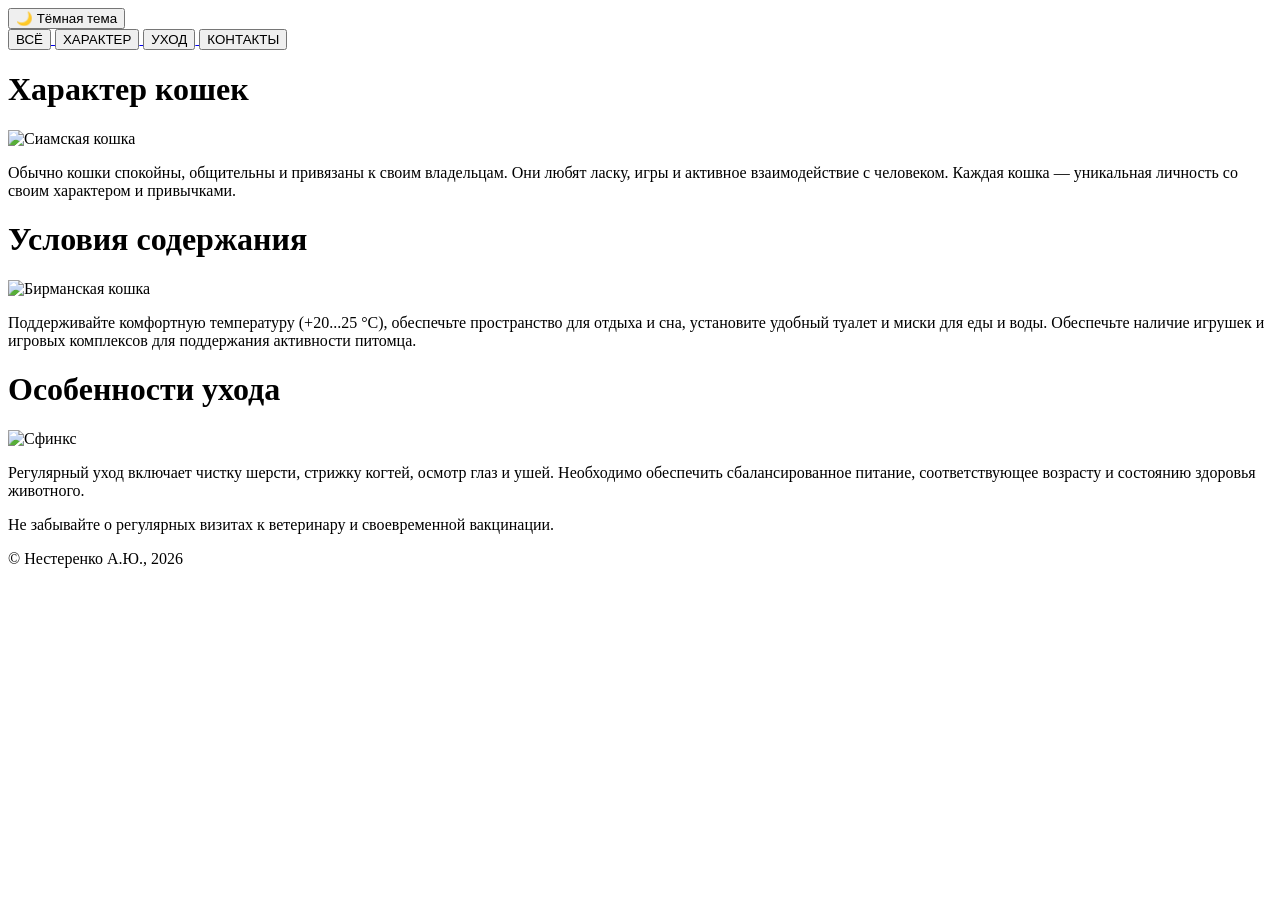
==== about.html @ 35ad8df2 "Add files via upload" ====
<!DOCTYPE html>
<html lang="ru">
<head>
  <meta charset="UTF-8">
  <meta name="viewport" content="width=device-width, initial-scale=1.0">
  <title>Характер и уход — Всё о кошках</title>
  <link rel="stylesheet" href="css/style.css">
</head>
<body>

<div class="theme-header">
  <button id="theme-toggle" aria-label="Переключить тему">🌙 Тёмная тема</button>
</div>

<div class="nav-bar">
    <a href="file:///home/user/%D0%A0%D0%B0%D0%B1%D0%BE%D1%87%D0%B8%D0%B9%20%D1%81%D1%82%D0%BE%D0%BB/%D0%9D%D0%B5%D1%81%D1%82%D0%B5%D1%80%D0%B5%D0%BD%D0%BA%D0%BE_152%D0%98%D0%A1%D0%B8%D0%9F/project/about.html">
      <button>ВСЁ</button>
    </a>
    <a href="file:///home/user/%D0%A0%D0%B0%D0%B1%D0%BE%D1%87%D0%B8%D0%B9%20%D1%81%D1%82%D0%BE%D0%BB/%D0%9D%D0%B5%D1%81%D1%82%D0%B5%D1%80%D0%B5%D0%BD%D0%BA%D0%BE_152%D0%98%D0%A1%D0%B8%D0%9F/project/contact.html">
      <button>ХАРАКТЕР</button>
    </a>
    <a href="file:///home/user/%D0%A0%D0%B0%D0%B1%D0%BE%D1%87%D0%B8%D0%B9%20%D1%81%D1%82%D0%BE%D0%BB/%D0%9D%D0%B5%D1%81%D1%82%D0%B5%D1%80%D0%B5%D0%BD%D0%BA%D0%BE_152%D0%98%D0%A1%D0%B8%D0%9F/project/contact.html">
      <button>УХОД</button>
    </a>
    <a href="file:///home/user/%D0%A0%D0%B0%D0%B1%D0%BE%D1%87%D0%B8%D0%B9%20%D1%81%D1%82%D0%BE%D0%BB/%D0%9D%D0%B5%D1%81%D1%82%D0%B5%D1%80%D0%B5%D0%BD%D0%BA%D0%BE_152%D0%98%D0%A1%D0%B8%D0%9F/project/index.html">
      <button>КОНТАКТЫ</button>
    </a>
</div>

<main>
  <div class="card">
    <h1>Характер кошек</h1>
    <img src="../sources/images/Siamcsai.jpeg" height="250" width="250" class="content-image" alt="Сиамская кошка">
    <p>Обычно кошки спокойны, общительны и привязаны к своим владельцам. Они любят ласку, игры и активное взаимодействие с человеком. Каждая кошка — уникальная личность со своим характером и привычками.</p>
  </div>

  <div class="card">
    <h1>Условия содержания</h1>
    <img src="../sources/images/Burma.jpeg" height="250" width="450" class="content-image" alt="Бирманская кошка">
    <p>Поддерживайте комфортную температуру (+20...25 °C), обеспечьте пространство для отдыха и сна, установите удобный туалет и миски для еды и воды. Обеспечьте наличие игрушек и игровых комплексов для поддержания активности питомца.</p>
  </div>

  <div class="card">
    <h1>Особенности ухода</h1>
    <img src="../sources/images/Sfinx.jpeg" height="250" width="250" class="content-image" alt="Сфинкс">
    <p>Регулярный уход включает чистку шерсти, стрижку когтей, осмотр глаз и ушей. Необходимо обеспечить сбалансированное питание, соответствующее возрасту и состоянию здоровья животного.</p>
    <p>Не забывайте о регулярных визитах к ветеринару и своевременной вакцинации.</p>
  </div>
</main>

<footer>
  © Нестеренко А.Ю., 2026
</footer>

<script src="js/script.js" defer></script>
</body>
</html>
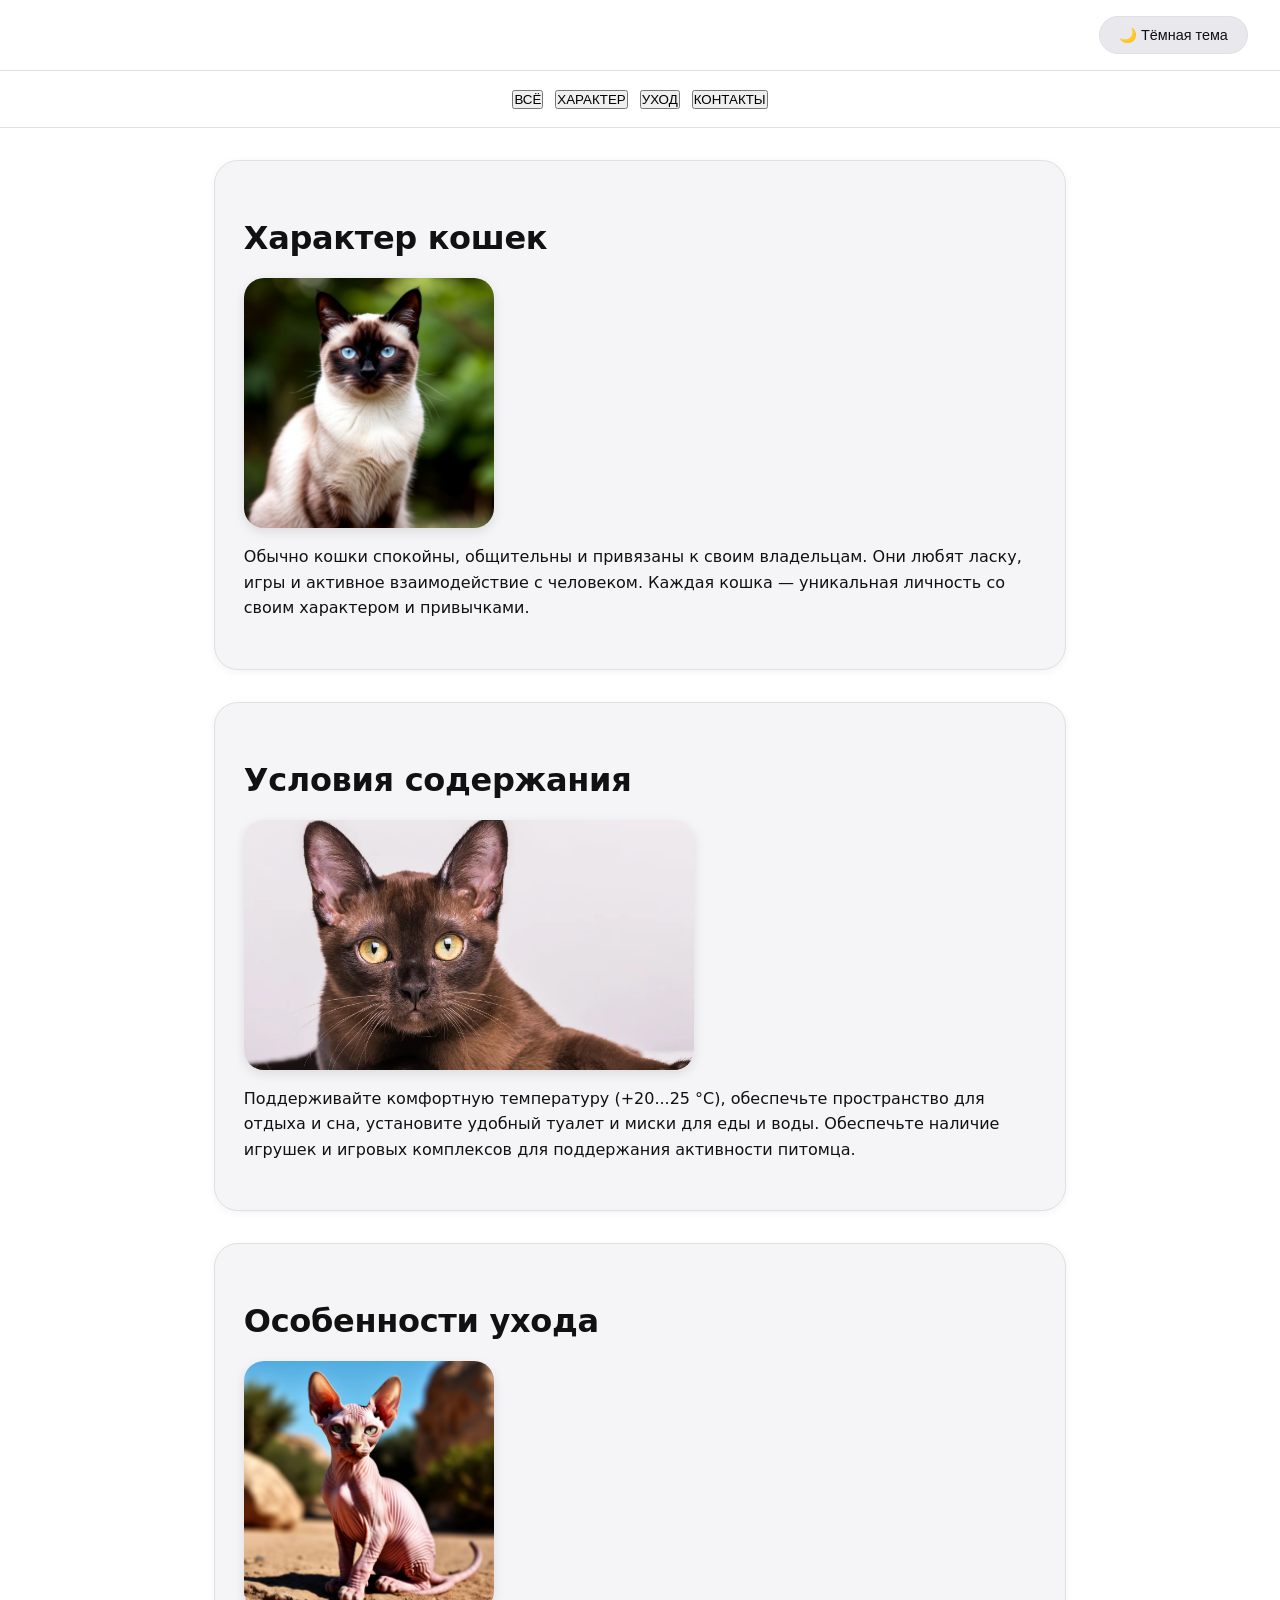
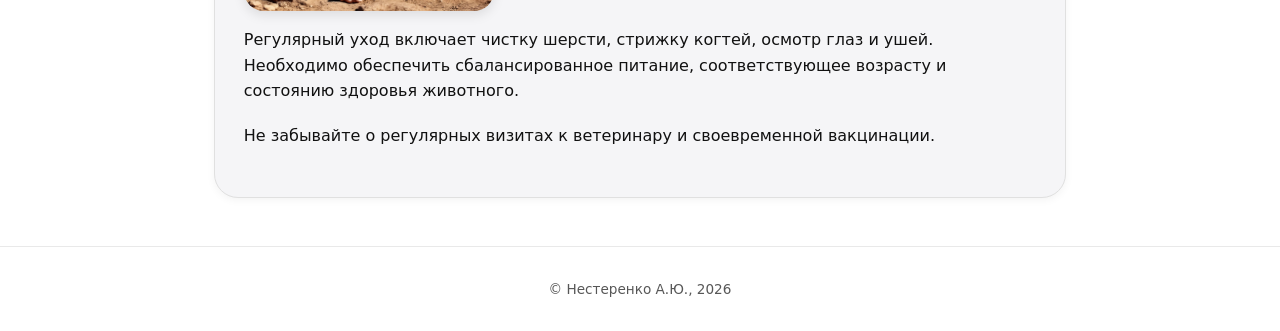
==== commit f72bfe5d: "Update about.html" ====
--- a/about.html
+++ b/about.html
@@ -4,7 +4,7 @@
   <meta charset="UTF-8">
   <meta name="viewport" content="width=device-width, initial-scale=1.0">
   <title>Характер и уход — Всё о кошках</title>
-  <link rel="stylesheet" href="css/style.css">
+  <link rel="stylesheet" href="style.css">
 </head>
 <body>
 
@@ -30,19 +30,19 @@
 <main>
   <div class="card">
     <h1>Характер кошек</h1>
-    <img src="../sources/images/Siamcsai.jpeg" height="250" width="250" class="content-image" alt="Сиамская кошка">
+    <img src="Siamcsai.jpeg" height="250" width="250" class="content-image" alt="Сиамская кошка">
     <p>Обычно кошки спокойны, общительны и привязаны к своим владельцам. Они любят ласку, игры и активное взаимодействие с человеком. Каждая кошка — уникальная личность со своим характером и привычками.</p>
   </div>
 
   <div class="card">
     <h1>Условия содержания</h1>
-    <img src="../sources/images/Burma.jpeg" height="250" width="450" class="content-image" alt="Бирманская кошка">
+    <img src="Burma.jpeg" height="250" width="450" class="content-image" alt="Бирманская кошка">
     <p>Поддерживайте комфортную температуру (+20...25 °C), обеспечьте пространство для отдыха и сна, установите удобный туалет и миски для еды и воды. Обеспечьте наличие игрушек и игровых комплексов для поддержания активности питомца.</p>
   </div>
 
   <div class="card">
     <h1>Особенности ухода</h1>
-    <img src="../sources/images/Sfinx.jpeg" height="250" width="250" class="content-image" alt="Сфинкс">
+    <img src="Sfinx.jpeg" height="250" width="250" class="content-image" alt="Сфинкс">
     <p>Регулярный уход включает чистку шерсти, стрижку когтей, осмотр глаз и ушей. Необходимо обеспечить сбалансированное питание, соответствующее возрасту и состоянию здоровья животного.</p>
     <p>Не забывайте о регулярных визитах к ветеринару и своевременной вакцинации.</p>
   </div>
@@ -52,6 +52,6 @@
   © Нестеренко А.Ю., 2026
 </footer>
 
-<script src="js/script.js" defer></script>
+<script src="script.js" defer></script>
 </body>
 </html>
--- a/style.css
+++ b/style.css
@@ -0,0 +1,231 @@
+:root {
+  --bg-color: #ffffff;
+  --text-color: #111111;
+  --card-bg: #f5f5f7;
+  --card-border: #e0e0e0;
+  --btn-bg: #e8e8ed;
+  --btn-text: #111111;
+  --nav-bg: #ffffff;
+  --transition: 0.3s ease;
+
+  color-scheme: light;
+}
+
+@media (prefers-color-scheme: dark) {
+  :root {
+    --bg-color: #121212;
+    --text-color: #e8e8ed;
+    --card-bg: #1e1e1e;
+    --card-border: #333333;
+    --btn-bg: #2a2a2a;
+    --btn-text: #e8e8ed;
+    --nav-bg: #1a1a1a;
+    color-scheme: dark;
+  }
+}
+
+[data-theme="light"] {
+  --bg-color: #ffffff;
+  --text-color: #111111;
+  --card-bg: #f5f5f7;
+  --card-border: #e0e0e0;
+  --btn-bg: #e8e8ed;
+  --btn-text: #111111;
+  --nav-bg: #ffffff;
+  color-scheme: light;
+}
+
+[data-theme="dark"] {
+  --bg-color: #121212;
+  --text-color: #e8e8ed;
+  --card-bg: #1e1e1e;
+  --card-border: #333333;
+  --btn-bg: #2a2a2a;
+  --btn-text: #e8e8ed;
+  --nav-bg: #1a1a1a;
+  color-scheme: dark;
+}
+
+* {
+  margin: 0;
+  padding: 0;
+  box-sizing: border-box;
+}
+
+body {
+  background-color: var(--bg-color);
+  color: var(--text-color);
+  font-family: system-ui, -apple-system, 'Segoe UI', Roboto, sans-serif;
+  margin: 0;
+  padding: 0;
+  transition: background-color var(--transition), color var(--transition);
+  line-height: 1.5;
+  min-height: 100vh;
+}
+
+/* Навигация */
+.nav-bar {
+  background-color: var(--nav-bg);
+  border-bottom: 1px solid var(--card-border);
+  padding: 1rem 2rem;
+  display: flex;
+  justify-content: center;
+  flex-wrap: wrap;
+  gap: 0.75rem;
+  position: sticky;
+  top: 0;
+  z-index: 100;
+  backdrop-filter: blur(10px);
+  background-color: rgba(var(--bg-color-rgb), 0.8);
+}
+
+.nav-btn {
+  padding: 0.6rem 1.5rem;
+  background-color: var(--btn-bg);
+  color: var(--btn-text);
+  border: 1px solid var(--card-border);
+  border-radius: 100px;
+  cursor: pointer;
+  font-size: 0.95rem;
+  font-weight: 500;
+  transition: all var(--transition);
+  text-decoration: none;
+  display: inline-block;
+}
+
+.nav-btn:hover {
+  opacity: 0.85;
+  transform: translateY(-2px);
+  box-shadow: 0 4px 12px rgba(0, 0, 0, 0.1);
+}
+
+/* Шапка с кнопкой темы */
+.theme-header {
+  display: flex;
+  justify-content: flex-end;
+  padding: 1rem 2rem;
+  background-color: var(--bg-color);
+  border-bottom: 1px solid var(--card-border);
+}
+
+#theme-toggle {
+  padding: 0.6rem 1.2rem;
+  background-color: var(--btn-bg);
+  color: var(--btn-text);
+  border: 1px solid var(--card-border);
+  border-radius: 100px;
+  cursor: pointer;
+  font-size: 0.9rem;
+  font-weight: 500;
+  transition: all var(--transition);
+}
+
+#theme-toggle:hover {
+  opacity: 0.85;
+  transform: scale(1.02);
+}
+
+/* Основной контент */
+main {
+  max-width: 900px;
+  margin: 2rem auto;
+  padding: 0 1.5rem;
+}
+
+/* Карточки */
+.card {
+  background-color: var(--card-bg);
+  border: 1px solid var(--card-border);
+  border-radius: 24px;
+  padding: 1.8rem;
+  margin-bottom: 2rem;
+  transition: all var(--transition);
+  box-shadow: 0 2px 8px rgba(0, 0, 0, 0.05);
+}
+
+.card:hover {
+  transform: translateY(-4px);
+  box-shadow: 0 12px 24px rgba(0, 0, 0, 0.1);
+}
+
+/* Изображения */
+.content-image {
+  border-radius: 20px;
+  object-fit: cover;
+  display: block;
+  margin: 1rem 0;
+  transition: transform 0.3s ease;
+  box-shadow: 0 4px 12px rgba(0, 0, 0, 0.1);
+}
+
+.content-image:hover {
+  transform: scale(1.02);
+}
+
+/* Заголовки */
+h1 {
+  font-size: 2rem;
+  margin-top: 1.5rem;
+  margin-bottom: 1rem;
+  font-weight: 600;
+  letter-spacing: -0.01em;
+}
+
+h2, h3, h4 {
+  margin-top: 1rem;
+  margin-bottom: 0.5rem;
+  font-weight: 500;
+}
+
+/* Текст */
+p {
+  margin-bottom: 1.2rem;
+  line-height: 1.6;
+}
+
+/* Секции */
+.section {
+  margin-bottom: 2.5rem;
+}
+
+.section-title {
+  font-size: 1.6rem;
+  margin-bottom: 1rem;
+  padding-bottom: 0.5rem;
+  border-bottom: 2px solid var(--card-border);
+  display: inline-block;
+}
+
+/* Футер */
+footer {
+  text-align: center;
+  padding: 2rem;
+  margin-top: 3rem;
+  border-top: 1px solid var(--card-border);
+  font-size: 0.85rem;
+  color: var(--text-color);
+  opacity: 0.7;
+}
+
+/* Контакты */
+.contact-info {
+  background-color: var(--card-bg);
+  border-radius: 20px;
+  padding: 1.5rem;
+  text-align: center;
+}
+
+.contact-info p {
+  margin: 0.75rem 0;
+  font-size: 1.1rem;
+}
+
+.email-link {
+  color: var(--text-color);
+  text-decoration: none;
+  border-bottom: 1px dashed var(--card-border);
+}
+
+.email-link:hover {
+  border-bottom-style: solid;
+}
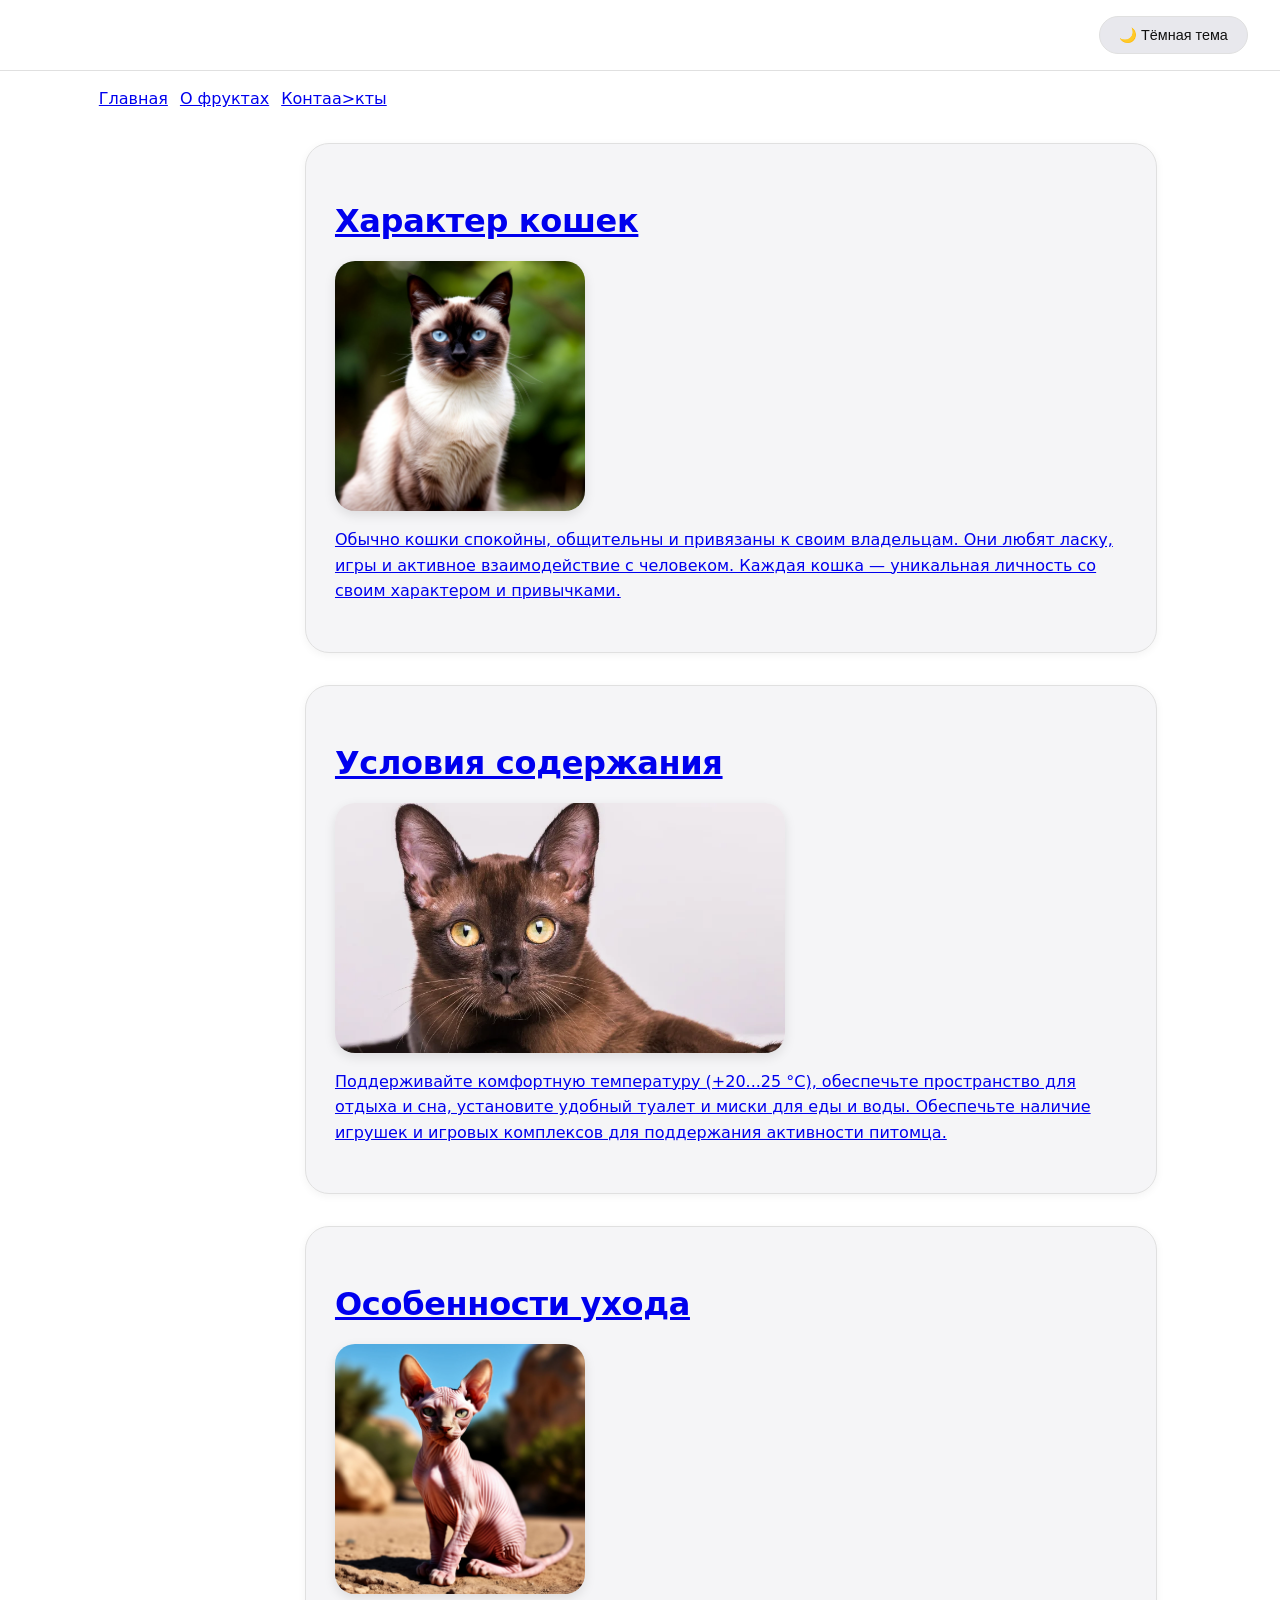
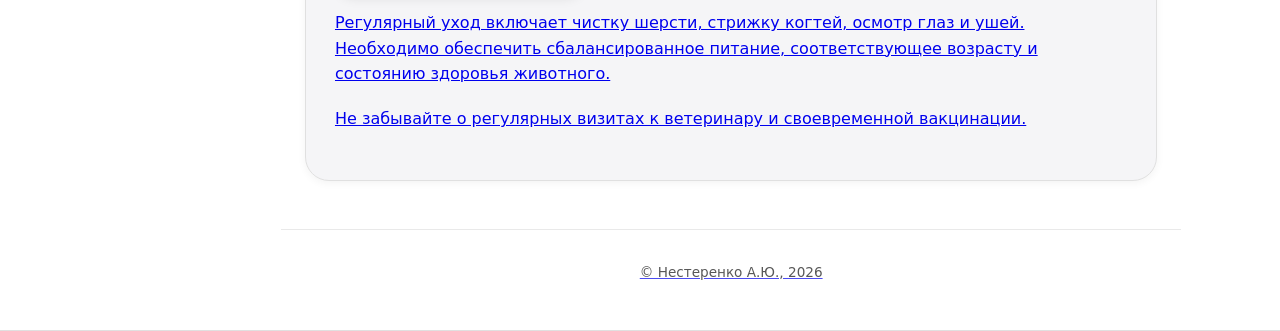
==== commit 733cdbf3: "Update about.html" ====
--- a/about.html
+++ b/about.html
@@ -12,20 +12,11 @@
   <button id="theme-toggle" aria-label="Переключить тему">🌙 Тёмная тема</button>
 </div>
 
-<div class="nav-bar">
-    <a href="file:///home/user/%D0%A0%D0%B0%D0%B1%D0%BE%D1%87%D0%B8%D0%B9%20%D1%81%D1%82%D0%BE%D0%BB/%D0%9D%D0%B5%D1%81%D1%82%D0%B5%D1%80%D0%B5%D0%BD%D0%BA%D0%BE_152%D0%98%D0%A1%D0%B8%D0%9F/project/about.html">
-      <button>ВСЁ</button>
-    </a>
-    <a href="file:///home/user/%D0%A0%D0%B0%D0%B1%D0%BE%D1%87%D0%B8%D0%B9%20%D1%81%D1%82%D0%BE%D0%BB/%D0%9D%D0%B5%D1%81%D1%82%D0%B5%D1%80%D0%B5%D0%BD%D0%BA%D0%BE_152%D0%98%D0%A1%D0%B8%D0%9F/project/contact.html">
-      <button>ХАРАКТЕР</button>
-    </a>
-    <a href="file:///home/user/%D0%A0%D0%B0%D0%B1%D0%BE%D1%87%D0%B8%D0%B9%20%D1%81%D1%82%D0%BE%D0%BB/%D0%9D%D0%B5%D1%81%D1%82%D0%B5%D1%80%D0%B5%D0%BD%D0%BA%D0%BE_152%D0%98%D0%A1%D0%B8%D0%9F/project/contact.html">
-      <button>УХОД</button>
-    </a>
-    <a href="file:///home/user/%D0%A0%D0%B0%D0%B1%D0%BE%D1%87%D0%B8%D0%B9%20%D1%81%D1%82%D0%BE%D0%BB/%D0%9D%D0%B5%D1%81%D1%82%D0%B5%D1%80%D0%B5%D0%BD%D0%BA%D0%BE_152%D0%98%D0%A1%D0%B8%D0%9F/project/index.html">
-      <button>КОНТАКТЫ</button>
-    </a>
-</div>
+ <nav class="nav-bar">
+            <a href="index.html">Главная</a>
+            <a href="about.html">О фруктах</a>
+            <a href="contact.html">Контаa>кты</
+        </nav>
 
 <main>
   <div class="card">
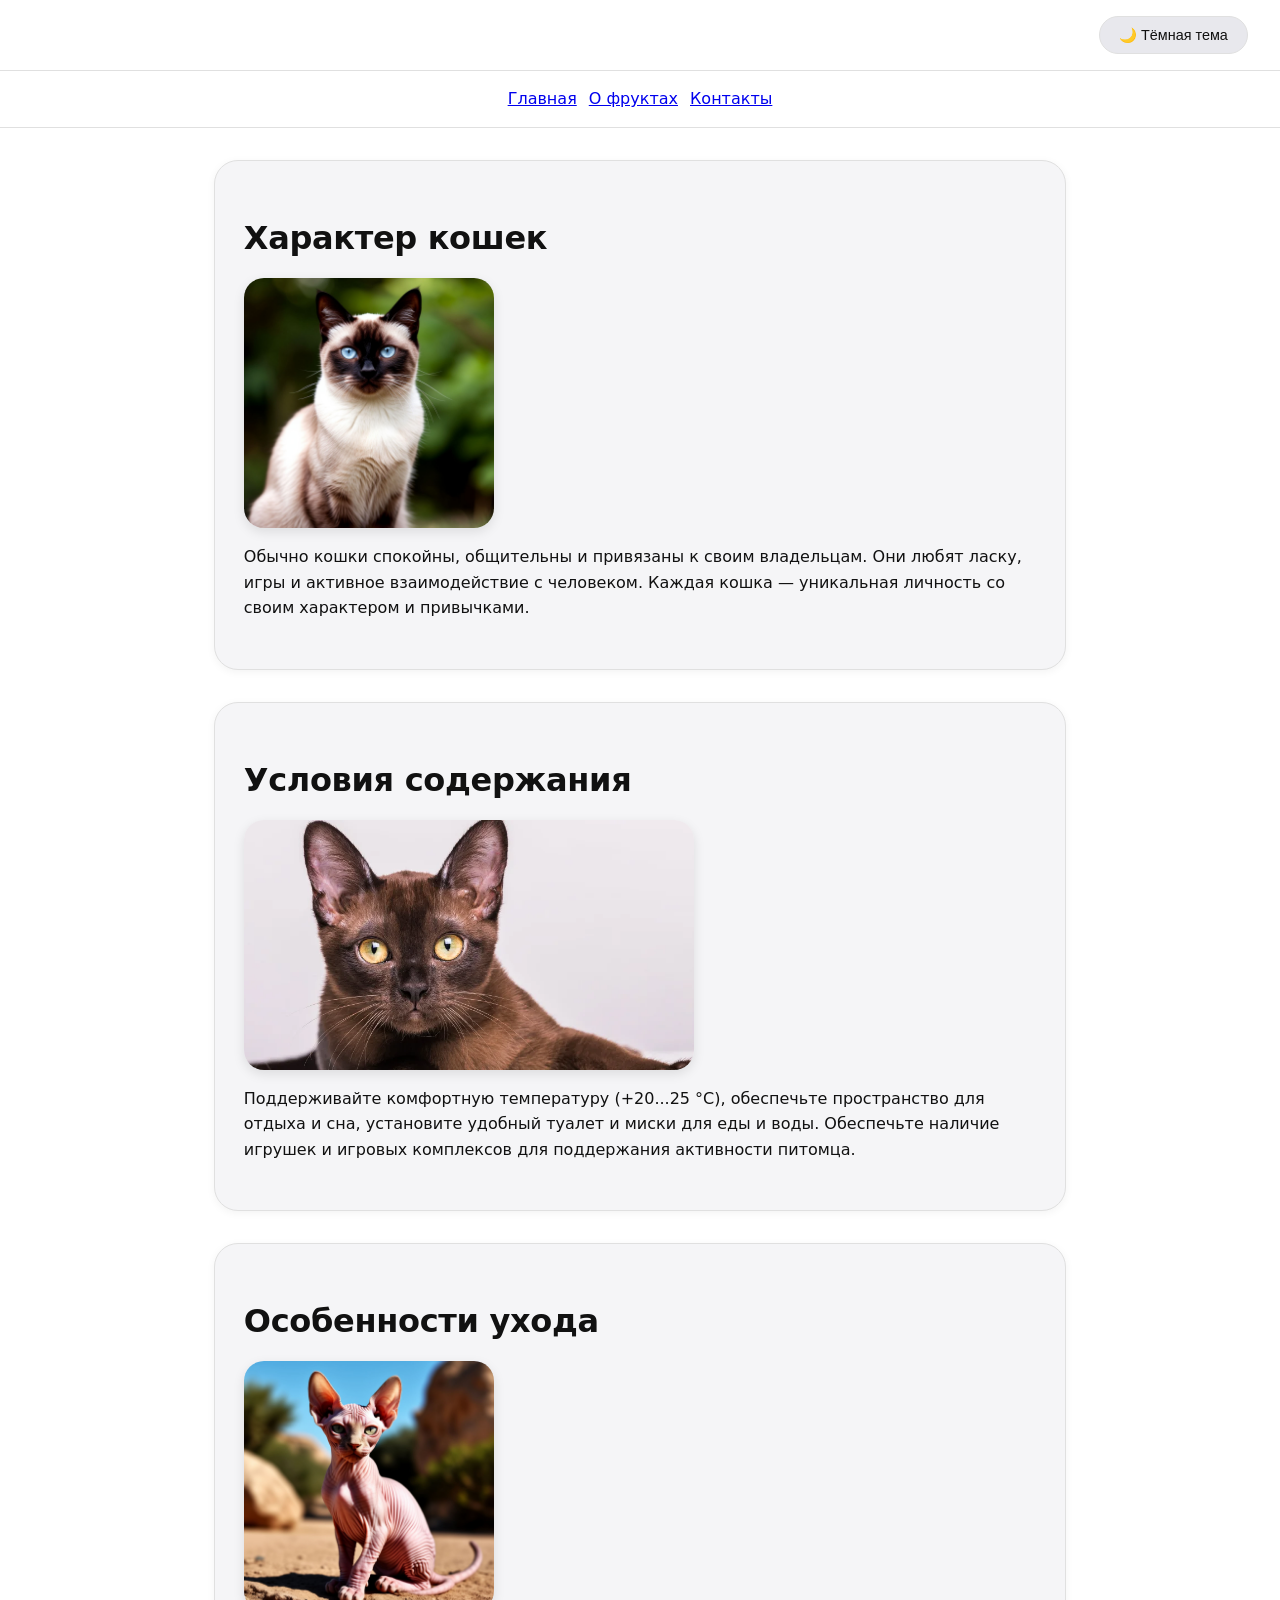
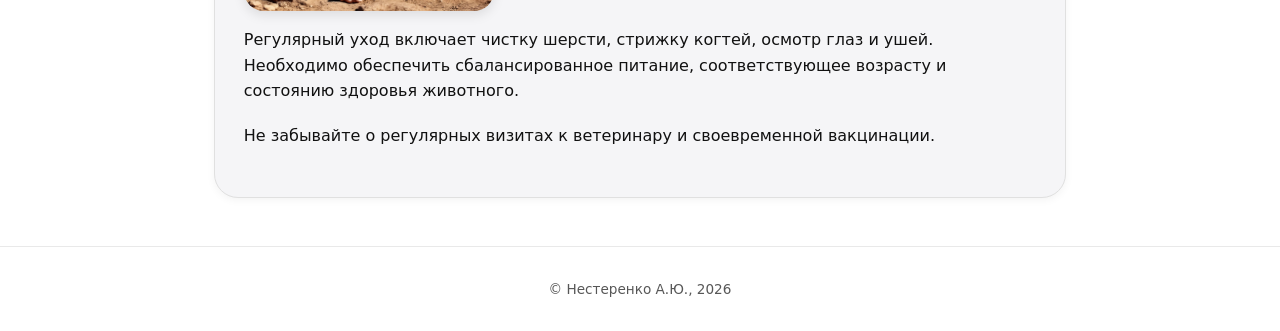
==== commit ca7612f1: "Update about.html" ====
--- a/about.html
+++ b/about.html
@@ -15,7 +15,7 @@
  <nav class="nav-bar">
             <a href="index.html">Главная</a>
             <a href="about.html">О фруктах</a>
-            <a href="contact.html">Контаa>кты</
+            <a href="contact.html">Контакты</a>
         </nav>
 
 <main>
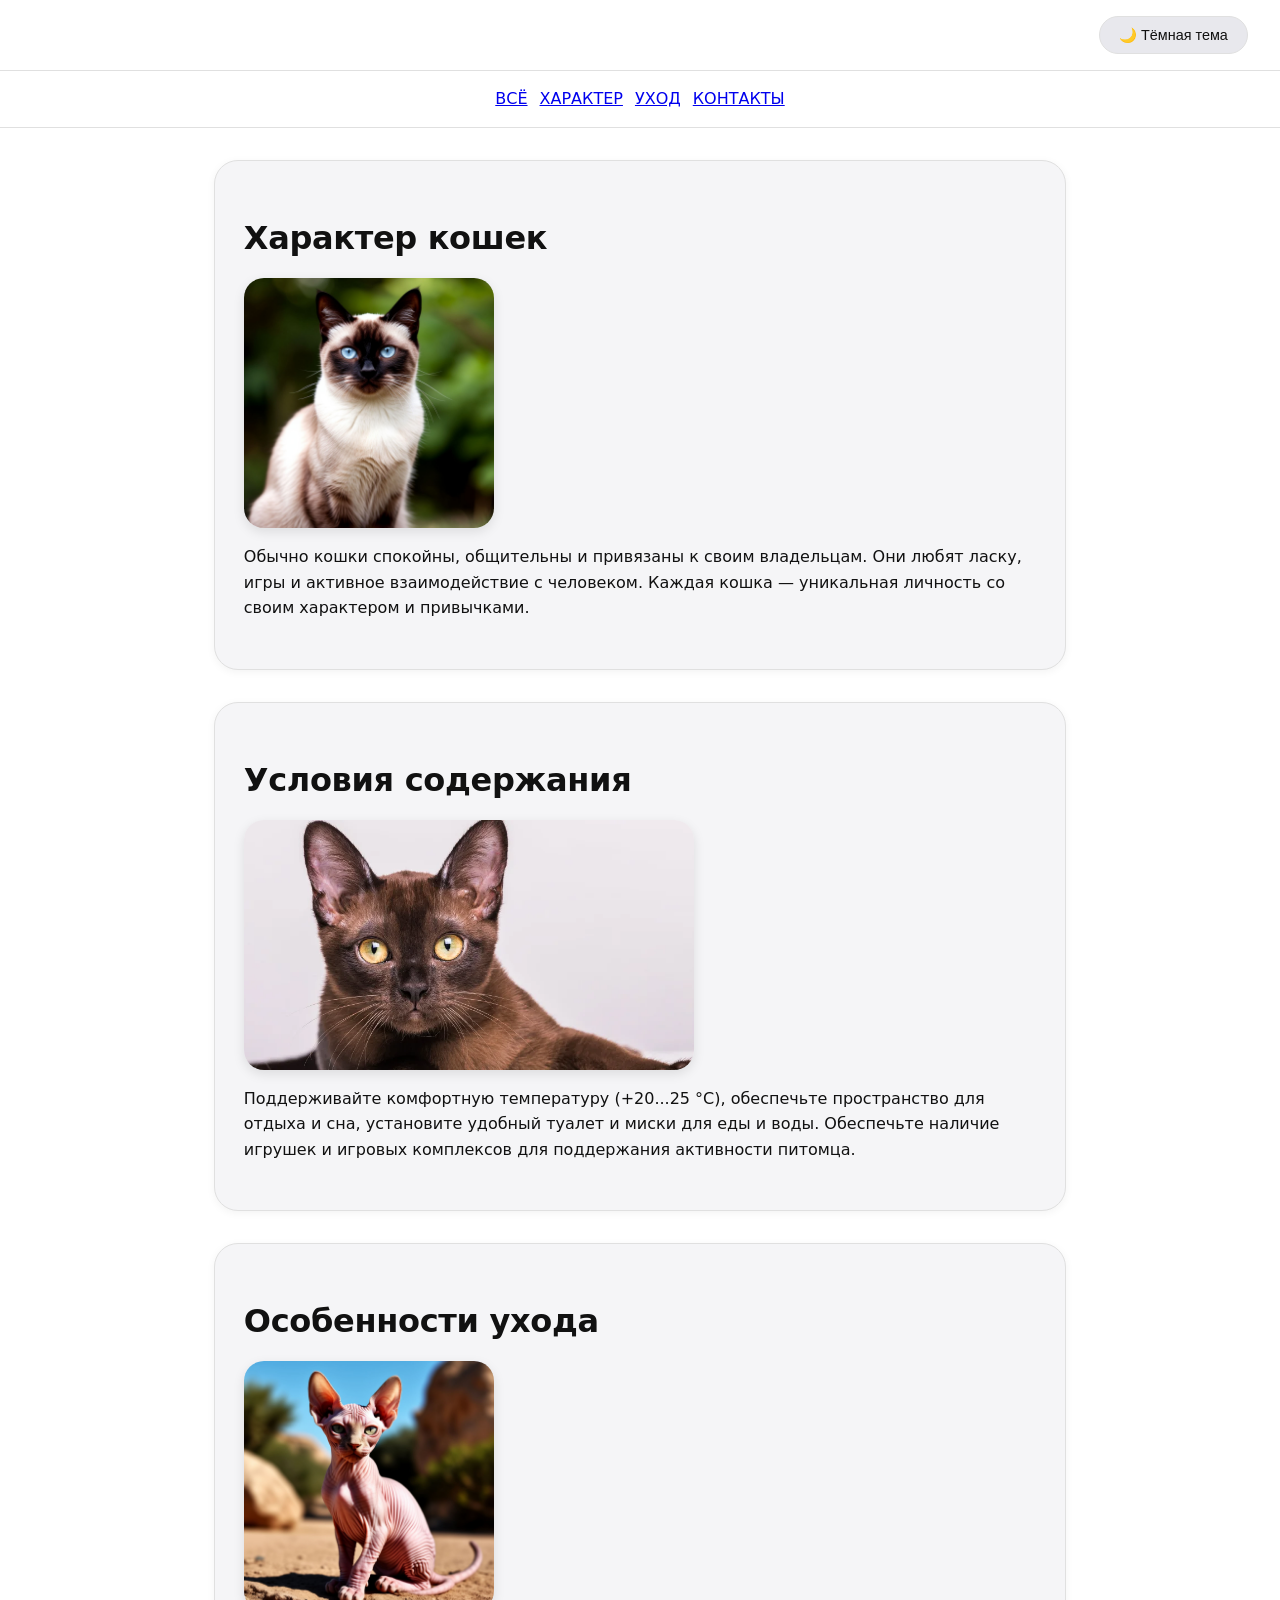
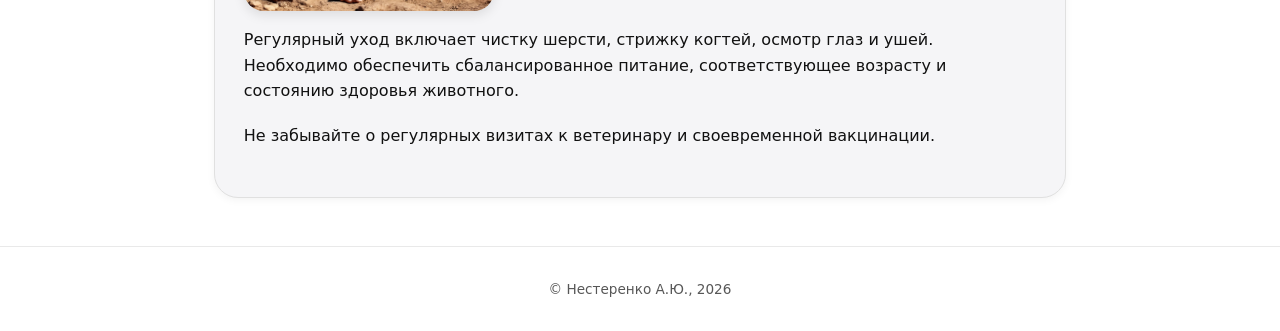
==== commit f6f71693: "Update about.html" ====
--- a/about.html
+++ b/about.html
@@ -12,10 +12,11 @@
   <button id="theme-toggle" aria-label="Переключить тему">🌙 Тёмная тема</button>
 </div>
 
- <nav class="nav-bar">
-            <a href="index.html">Главная</a>
-            <a href="about.html">О фруктах</a>
-            <a href="contact.html">Контакты</a>
+<nav class="nav-bar">
+            <a href="index.html">ВСЁ</a>
+            <a href="about.html">ХАРАКТЕР</a>
+            <a href="about.html">УХОД</a>
+            <a href="contact.html">КОНТАКТЫ</a>
         </nav>
 
 <main>
